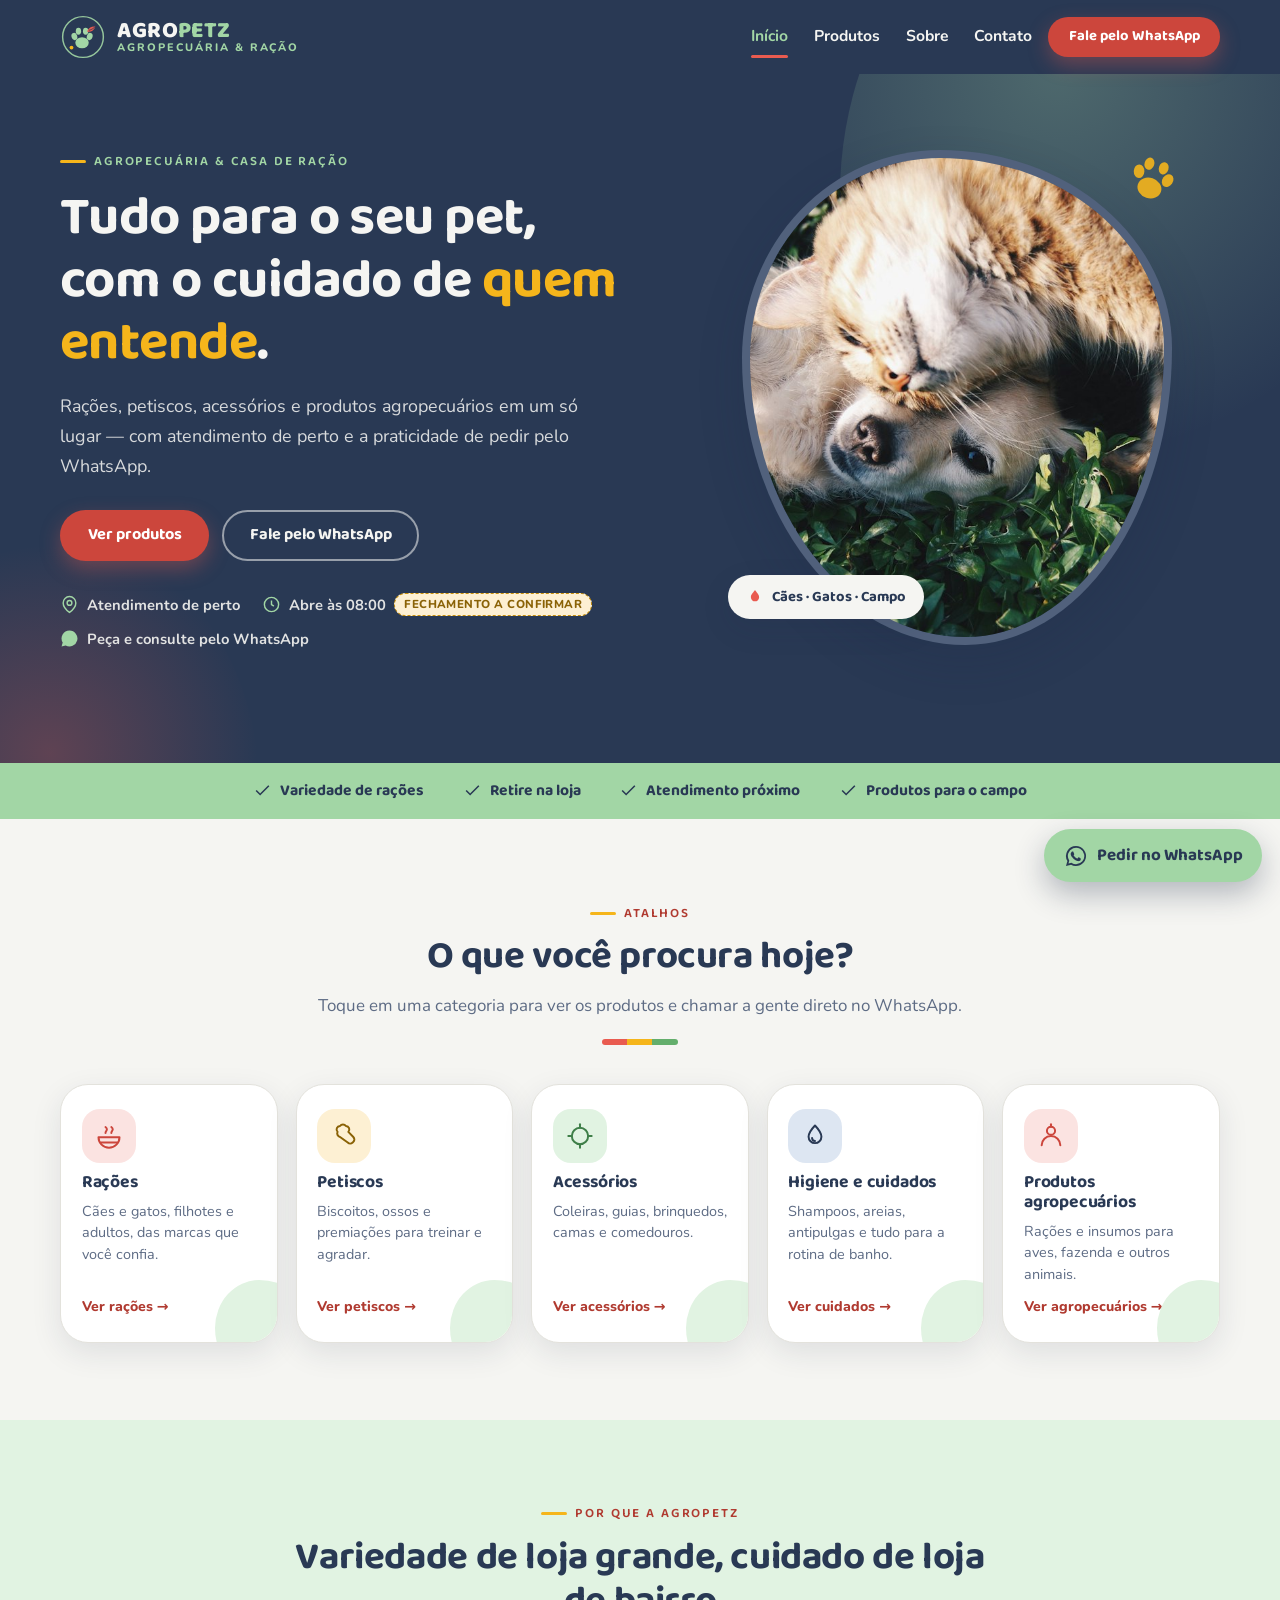
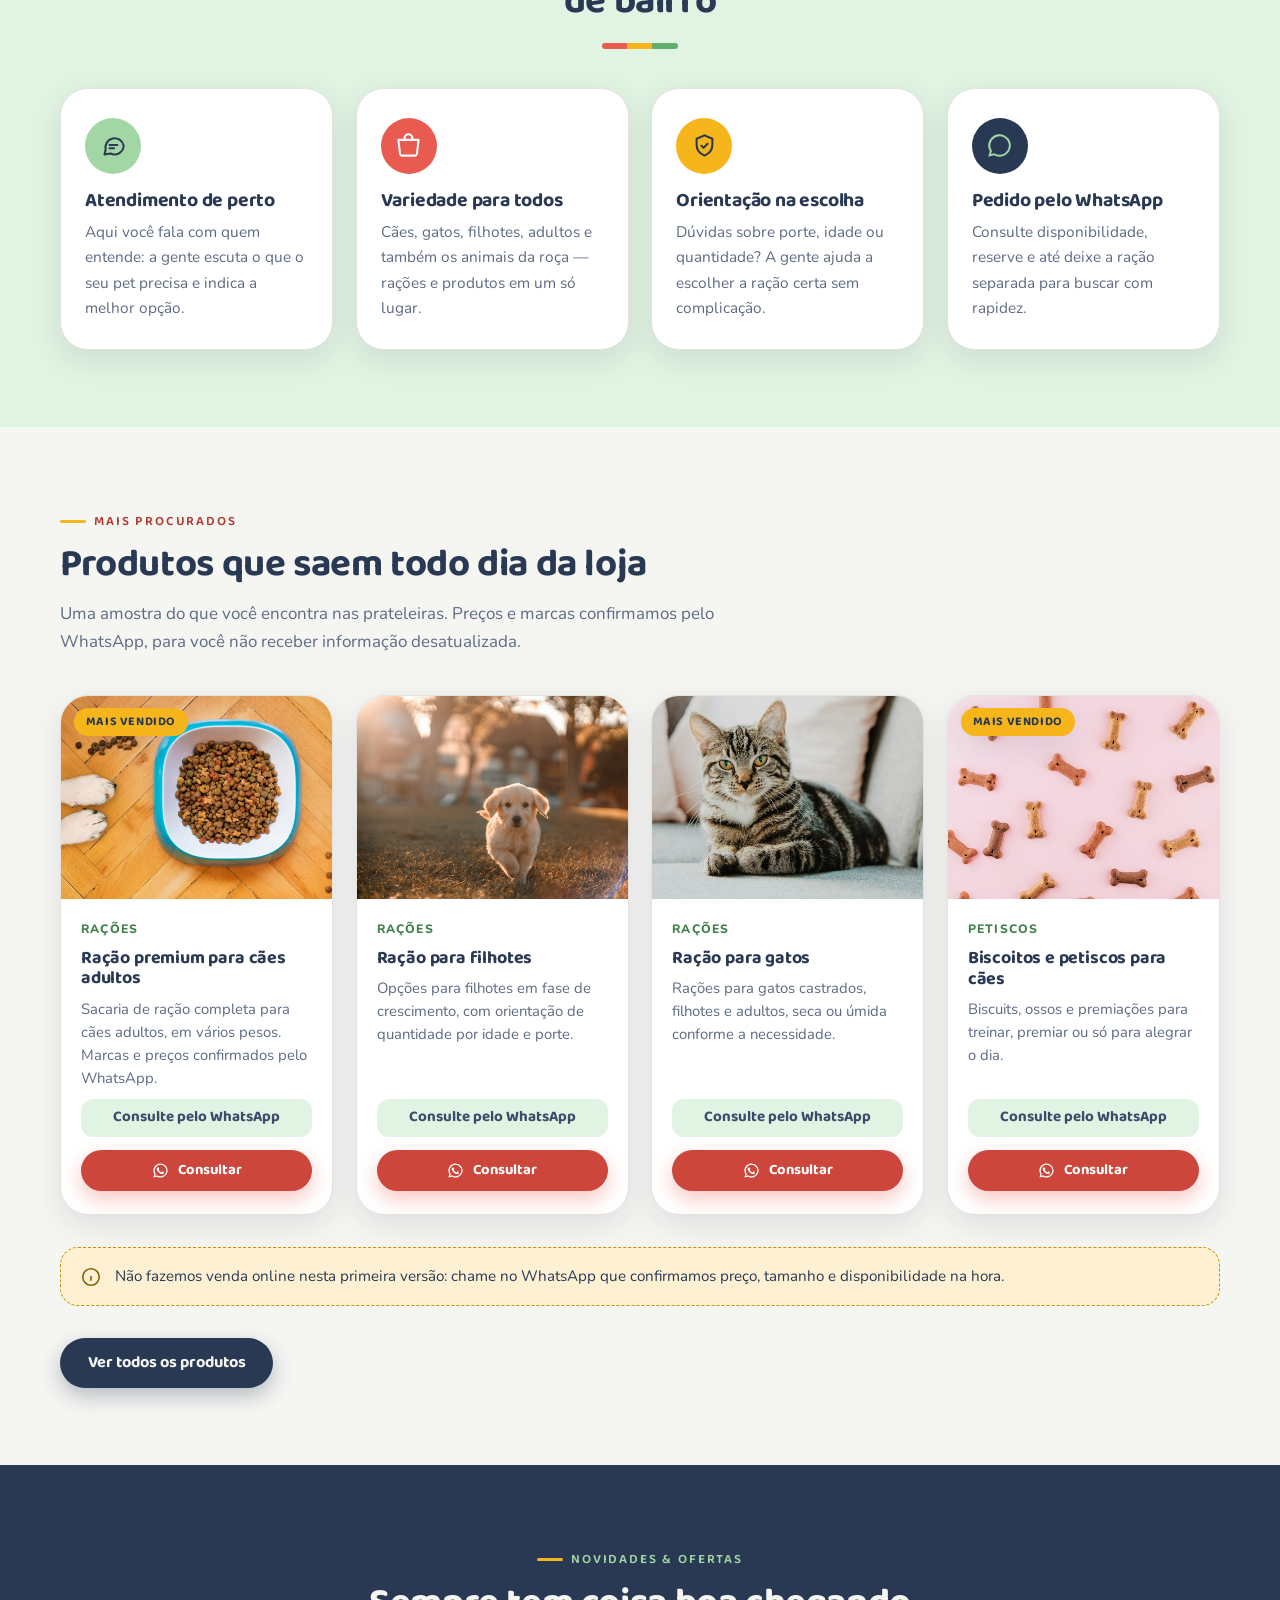
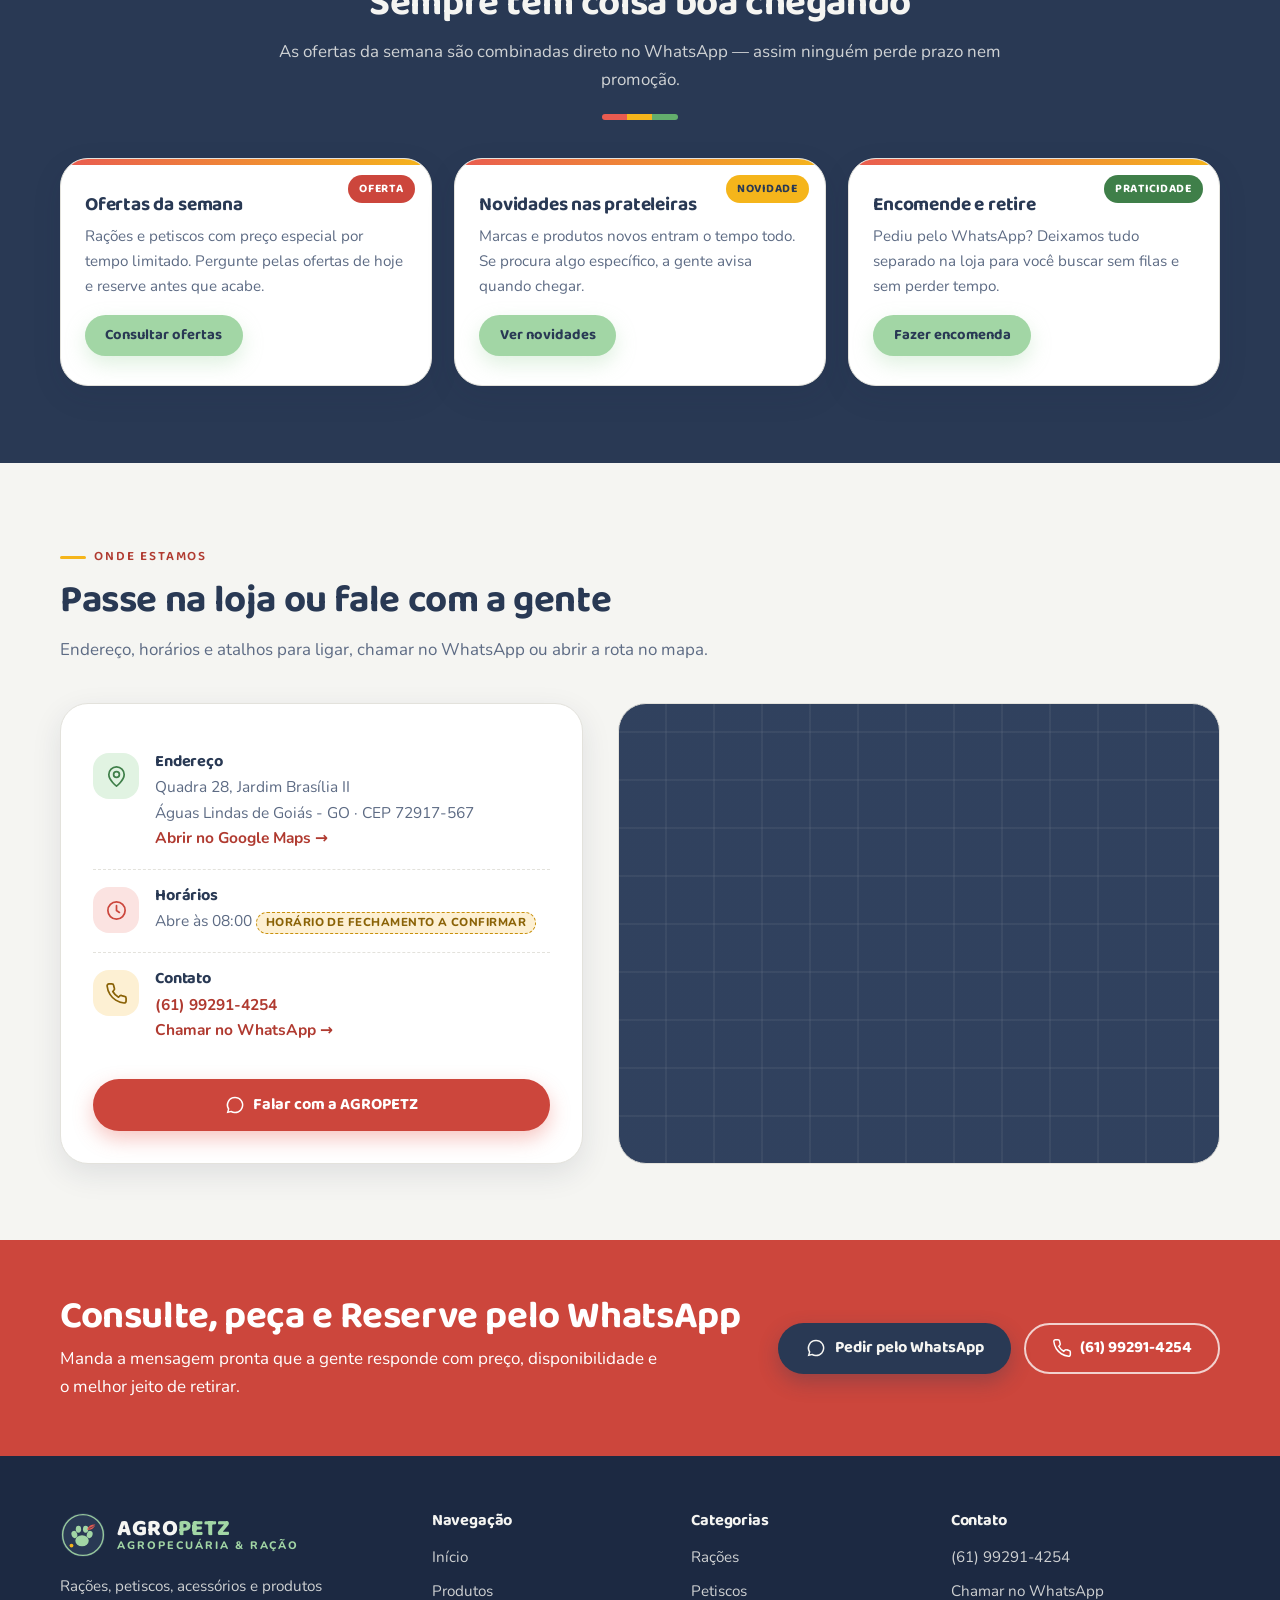
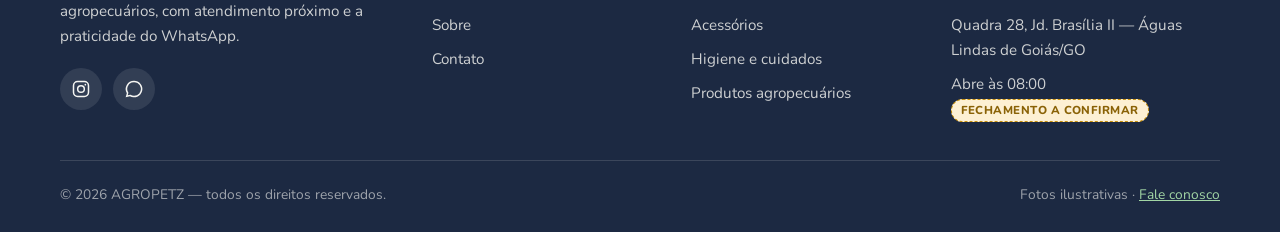
==== index.html @ d587c696 "Site institucional AGROPETZ - agropecuaria e casa de racao - 4 paginas: inicio, produtos, sobre e co" ====
<!DOCTYPE html>
<html lang="pt-BR">
<head>
  <meta charset="UTF-8">
  <meta name="viewport" content="width=device-width, initial-scale=1.0">
  <title>AGROPETZ — Agropecuária e casa de ração em Águas Lindas de Goiás</title>
  <meta name="description" content="AGROPETZ em Águas Lindas de Goiás: rações, petiscos, acessórios, higiene e produtos agropecuários com atendimento de perto. Consulte e peça pelo WhatsApp.">
  <meta name="theme-color" content="#293954">
  <meta property="og:title" content="AGROPETZ — Tudo para o seu pet, com cuidado de perto">
  <meta property="og:description" content="Rações, petiscos, acessórios e produtos agropecuários. Consulte e peça pelo WhatsApp.">
  <meta property="og:type" content="website">
  <meta property="og:locale" content="pt_BR">
  <link rel="icon" type="image/svg+xml" href="img/favicon.svg">
  <link rel="preconnect" href="https://fonts.googleapis.com">
  <link rel="preconnect" href="https://fonts.gstatic.com" crossorigin>
  <link href="https://fonts.googleapis.com/css2?family=Baloo+2:wght@600;700;800&family=Nunito:wght@400;600;700;800&display=swap" rel="stylesheet">
  <link rel="stylesheet" href="css/style.css">
</head>
<body>
  <a class="pular-conteudo" href="#conteudo">Pular para o conteúdo</a>

  <!-- ================= Cabeçalho ================= -->
  <header class="site-header">
    <div class="container header-inner">
      <a class="marca" href="index.html">
        <img class="marca__emblema" src="img/emblema.svg" alt="AGROPETZ — emblema da marca" width="46" height="46">
        <span class="marca__lockup">
          <span class="marca__nome">AGRO<em>PETZ</em></span>
          <span class="marca__sub">Agropecuária &amp; Ração</span>
        </span>
      </a>

      <nav class="nav-principal" id="nav-principal" aria-label="Navegação principal">
        <a href="index.html" aria-current="page">Início</a>
        <a href="produtos.html">Produtos</a>
        <a href="sobre.html">Sobre</a>
        <a href="contato.html">Contato</a>
      </nav>

      <div class="header-acoes">
        <a class="btn btn--coral btn--pequeno"
           data-zap="Olá! Vim pelo site da AGROPETZ e gostaria de atendimento."
           href="#">Fale pelo WhatsApp</a>
        <button class="btn-menu" id="btn-menu" aria-expanded="false" aria-controls="nav-principal" aria-label="Abrir menu">
          <span class="barras" aria-hidden="true"><i></i><i></i><i></i></span>
        </button>
      </div>
    </div>
  </header>

  <main id="conteudo">

    <!-- ================= Banner principal ================= -->
    <section class="hero">
      <div class="container hero__grade">
        <div class="hero__conteudo">
          <span class="acento">Agropecuária &amp; casa de ração</span>
          <h1>Tudo para o seu pet, com o cuidado de <span>quem entende</span>.</h1>
          <p class="hero__sub">
            Rações, petiscos, acessórios e produtos agropecuários em um só lugar —
            com atendimento de perto e a praticidade de pedir pelo WhatsApp.
          </p>
          <div class="hero__acoes">
            <a class="btn btn--coral" href="produtos.html">Ver produtos</a>
            <a class="btn btn--contorno"
               data-zap="Olá! Vim pelo site da AGROPETZ e gostaria de atendimento."
               href="#">Fale pelo WhatsApp</a>
          </div>
          <ul class="hero__selos">
            <li>
              <svg viewBox="0 0 24 24" fill="none" stroke="currentColor" stroke-width="1.8" aria-hidden="true"><path d="M20 10c0 6-8 12-8 12s-8-6-8-12a8 8 0 0 1 16 0z"/><circle cx="12" cy="10" r="3"/></svg>
              Atendimento de perto
            </li>
            <li>
              <svg viewBox="0 0 24 24" fill="none" stroke="currentColor" stroke-width="1.8" aria-hidden="true"><circle cx="12" cy="12" r="9"/><path d="M12 7v5l3 2"/></svg>
              Abre às 08:00 <span class="a-confirmar">fechamento a confirmar</span>
            </li>
            <li>
              <svg viewBox="0 0 24 24" fill="currentColor" aria-hidden="true"><path d="M12 2a10 10 0 0 0-8.6 15.1L2 22l5.1-1.3A10 10 0 1 0 12 2z"/></svg>
              Peça e consulte pelo WhatsApp
            </li>
          </ul>
        </div>

        <div class="hero__midia">
          <div class="hero__foto">
            <img src="img/hero-pets.jpg" alt="Gato e cachorro deitados juntos na grama, amigos" width="430" height="538">
          </div>
          <p class="hero__selo">
            <svg viewBox="0 0 24 24" fill="currentColor" aria-hidden="true"><path d="M12 2.7c1.6 2.9 5.5 5.6 5.5 9.6a5.5 5.5 0 0 1-11 0c0-4 3.9-6.7 5.5-9.6z"/></svg>
            Cães · Gatos · Campo
          </p>
          <svg class="hero__pata" viewBox="0 0 64 64" fill="currentColor" aria-hidden="true">
            <ellipse cx="32" cy="42" rx="10.5" ry="8.8"/>
            <ellipse cx="19" cy="31" rx="4.6" ry="5.9" transform="rotate(-16 19 31)"/>
            <ellipse cx="45" cy="31" rx="4.6" ry="5.9" transform="rotate(16 45 31)"/>
            <ellipse cx="25.5" cy="22" rx="4.2" ry="5.4"/>
            <ellipse cx="38.5" cy="22" rx="4.2" ry="5.4"/>
          </svg>
        </div>
      </div>
    </section>

    <!-- ================= Faixa de confiança ================= -->
    <div class="faixa-confianca">
      <div class="container faixa-confianca__inner">
        <span>
          <svg viewBox="0 0 24 24" fill="none" stroke="currentColor" stroke-width="2" aria-hidden="true"><path d="M20 6 9 17l-5-5"/></svg>
          Variedade de rações
        </span>
        <span>
          <svg viewBox="0 0 24 24" fill="none" stroke="currentColor" stroke-width="2" aria-hidden="true"><path d="M20 6 9 17l-5-5"/></svg>
          Retire na loja
        </span>
        <span>
          <svg viewBox="0 0 24 24" fill="none" stroke="currentColor" stroke-width="2" aria-hidden="true"><path d="M20 6 9 17l-5-5"/></svg>
          Atendimento próximo
        </span>
        <span>
          <svg viewBox="0 0 24 24" fill="none" stroke="currentColor" stroke-width="2" aria-hidden="true"><path d="M20 6 9 17l-5-5"/></svg>
          Produtos para o campo
        </span>
      </div>
    </div>

    <!-- ================= Categorias ================= -->
    <section class="secao secao--creme" id="categorias">
      <div class="container">
        <div class="cabecalho-secao cabecalho-secao--centro revelar">
          <span class="acento">Atalhos</span>
          <h2>O que você procura hoje?</h2>
          <p class="lead">Toque em uma categoria para ver os produtos e chamar a gente direto no WhatsApp.</p>
          <div class="ornamento" aria-hidden="true"><span></span></div>
        </div>

        <div class="grade-categorias">
          <a class="card-categoria revelar" href="produtos.html?categoria=Rações">
            <span class="card-categoria__icone" aria-hidden="true">
              <svg viewBox="0 0 24 24" fill="none" stroke="currentColor" stroke-width="1.7" stroke-linecap="round" stroke-linejoin="round"><path d="M3 13h18a9 9 0 0 1-18 0z"/><path d="M5 17.5h14"/><path d="M9 9.5c0-1.5 1.2-2 1.2-3.2S9 4.3 9 4.3"/><path d="M14 9.5c0-1.5 1.2-2 1.2-3.2S14 4.3 14 4.3"/></svg>
            </span>
            <h3>Rações</h3>
            <p>Cães e gatos, filhotes e adultos, das marcas que você confia.</p>
            <span class="card-categoria__link">Ver rações →</span>
          </a>

          <a class="card-categoria revelar" href="produtos.html?categoria=Petiscos">
            <span class="card-categoria__icone" aria-hidden="true">
              <svg viewBox="0 0 24 24" fill="none" stroke="currentColor" stroke-width="1.7" stroke-linecap="round" stroke-linejoin="round"><path d="M6.5 8.5a3 3 0 0 1 2.1-5.1 3 3 0 0 1 5 0 3 3 0 0 1 2.1 5.1l4.3 4.3a3 3 0 0 1 0 4.2l-.6.6a3 3 0 0 1-4.2 0L8.6 12.8a3 3 0 0 1-2.1-4.3z"/></svg>
            </span>
            <h3>Petiscos</h3>
            <p>Biscoitos, ossos e premiações para treinar e agradar.</p>
            <span class="card-categoria__link">Ver petiscos →</span>
          </a>

          <a class="card-categoria revelar" href="produtos.html?categoria=Acessórios">
            <span class="card-categoria__icone" aria-hidden="true">
              <svg viewBox="0 0 24 24" fill="none" stroke="currentColor" stroke-width="1.7" stroke-linecap="round" stroke-linejoin="round"><circle cx="12" cy="12" r="7"/><path d="M12 5V2"/><path d="M12 19v3"/><path d="M5 12H2"/><path d="M19 12h3"/></svg>
            </span>
            <h3>Acessórios</h3>
            <p>Coleiras, guias, brinquedos, camas e comedouros.</p>
            <span class="card-categoria__link">Ver acessórios →</span>
          </a>

          <a class="card-categoria revelar" href="produtos.html?categoria=Higiene e cuidados">
            <span class="card-categoria__icone" aria-hidden="true">
              <svg viewBox="0 0 24 24" fill="none" stroke="currentColor" stroke-width="1.7" stroke-linecap="round" stroke-linejoin="round"><path d="M12 3s5.5 5.8 5.5 9.6a5.5 5.5 0 1 1-11 0C6.5 8.8 12 3 12 3z"/><path d="M9.5 13.8a2.6 2.6 0 0 0 2.5 2.4"/></svg>
            </span>
            <h3>Higiene e cuidados</h3>
            <p>Shampoos, areias, antipulgas e tudo para a rotina de banho.</p>
            <span class="card-categoria__link">Ver cuidados →</span>
          </a>

          <a class="card-categoria revelar" href="produtos.html?categoria=Agropecuários">
            <span class="card-categoria__icone" aria-hidden="true">
              <svg viewBox="0 0 24 24" fill="none" stroke="currentColor" stroke-width="1.7" stroke-linecap="round" stroke-linejoin="round"><path d="M4 20c0-4.4 3.6-8 8-8s8 3.6 8 8"/><circle cx="12" cy="7.5" r="3.5"/><path d="M12 4V2"/></svg>
            </span>
            <h3>Produtos agropecuários</h3>
            <p>Rações e insumos para aves, fazenda e outros animais.</p>
            <span class="card-categoria__link">Ver agropecuários →</span>
          </a>
        </div>
      </div>
    </section>

    <!-- ================= Diferenciais ================= -->
    <section class="secao secao--menta" id="diferenciais">
      <div class="container">
        <div class="cabecalho-secao cabecalho-secao--centro revelar">
          <span class="acento">Por que a AGROPETZ</span>
          <h2>Variedade de loja grande, cuidado de loja de bairro</h2>
          <div class="ornamento" aria-hidden="true"><span></span></div>
        </div>

        <div class="grade-diferenciais">
          <article class="diferencial revelar">
            <span class="diferencial__icone" aria-hidden="true">
              <svg viewBox="0 0 24 24" fill="none" stroke="currentColor" stroke-width="1.8" stroke-linecap="round" stroke-linejoin="round"><path d="M21 12a8 8 0 0 1-11.6 7.1L4 20l1-4.4A8 8 0 1 1 21 12z"/><path d="M8.5 11.5h7"/><path d="M8.5 14.5h4"/></svg>
            </span>
            <h3>Atendimento de perto</h3>
            <p>Aqui você fala com quem entende: a gente escuta o que o seu pet precisa e indica a melhor opção.</p>
          </article>

          <article class="diferencial revelar">
            <span class="diferencial__icone" aria-hidden="true">
              <svg viewBox="0 0 24 24" fill="none" stroke="currentColor" stroke-width="1.8" stroke-linecap="round" stroke-linejoin="round"><path d="M3 7h18l-1.5 12.5a2 2 0 0 1-2 1.5h-11a2 2 0 0 1-2-1.5z"/><path d="M8.5 7V5.5a3.5 3.5 0 0 1 7 0V7"/></svg>
            </span>
            <h3>Variedade para todos</h3>
            <p>Cães, gatos, filhotes, adultos e também os animais da roça — rações e produtos em um só lugar.</p>
          </article>

          <article class="diferencial revelar">
            <span class="diferencial__icone" aria-hidden="true">
              <svg viewBox="0 0 24 24" fill="none" stroke="currentColor" stroke-width="1.8" stroke-linecap="round" stroke-linejoin="round"><path d="M12 3l7 3v5.5c0 4.3-3 7.6-7 9.5-4-1.9-7-5.2-7-9.5V6z"/><path d="M9.3 12.2l1.9 1.9 3.5-3.7"/></svg>
            </span>
            <h3>Orientação na escolha</h3>
            <p>Dúvidas sobre porte, idade ou quantidade? A gente ajuda a escolher a ração certa sem complicação.</p>
          </article>

          <article class="diferencial revelar">
            <span class="diferencial__icone" aria-hidden="true">
              <svg viewBox="0 0 24 24" fill="currentColor" aria-hidden="true"><path d="M12 2a10 10 0 0 0-8.6 15.1L2 22l5.1-1.3A10 10 0 1 0 12 2zm0 18.2a8.2 8.2 0 0 1-4.2-1.2l-.3-.2-3 .8.8-3-.2-.3A8.2 8.2 0 1 1 12 20.2z"/></svg>
            </span>
            <h3>Pedido pelo WhatsApp</h3>
            <p>Consulte disponibilidade, reserve e até deixe a ração separada para buscar com rapidez.</p>
          </article>
        </div>
      </div>
    </section>

    <!-- ================= Produtos em destaque ================= -->
    <section class="secao secao--creme" id="destaques">
      <div class="container">
        <div class="cabecalho-secao revelar">
          <span class="acento">Mais procurados</span>
          <h2>Produtos que saem todo dia da loja</h2>
          <p class="lead">Uma amostra do que você encontra nas prateleiras. Preços e marcas confirmamos pelo WhatsApp, para você não receber informação desatualizada.</p>
        </div>

        <div class="grade-produtos" id="grade-produtos" data-limite="4"></div>

        <div class="aviso-produtos revelar">
          <svg viewBox="0 0 24 24" fill="none" stroke="currentColor" stroke-width="1.8" aria-hidden="true"><circle cx="12" cy="12" r="9"/><path d="M12 11v5"/><path d="M12 8h.01"/></svg>
          <span>Não fazemos venda online nesta primeira versão: chame no WhatsApp que confirmamos preço, tamanho e disponibilidade na hora.</span>
        </div>

        <div style="margin-top:2rem" class="revelar">
          <a class="btn btn--escuro" href="produtos.html">Ver todos os produtos</a>
        </div>
      </div>
    </section>

    <!-- ================= Ofertas e novidades ================= -->
    <section class="secao secao--marinho" id="novidades">
      <div class="container">
        <div class="cabecalho-secao cabecalho-secao--centro revelar">
          <span class="acento">Novidades &amp; ofertas</span>
          <h2>Sempre tem coisa boa chegando</h2>
          <p class="lead">As ofertas da semana são combinadas direto no WhatsApp — assim ninguém perde prazo nem promoção.</p>
          <div class="ornamento" aria-hidden="true"><span></span></div>
        </div>

        <div class="grade-ofertas">
          <article class="card-oferta revelar">
            <span class="card-oferta__selo">Oferta</span>
            <h3>Ofertas da semana</h3>
            <p>Rações e petiscos com preço especial por tempo limitado. Pergunte pelas ofertas de hoje e reserve antes que acabe.</p>
            <p style="margin-top:1rem">
              <a class="btn btn--menta btn--pequeno"
                 data-zap="Olá! Vim pelo site da AGROPETZ e gostaria de saber as ofertas da semana."
                 href="#">Consultar ofertas</a>
            </p>
          </article>

          <article class="card-oferta revelar">
            <span class="card-oferta__selo" style="background:var(--dourado);color:var(--marinho)">Novidade</span>
            <h3>Novidades nas prateleiras</h3>
            <p>Marcas e produtos novos entram o tempo todo. Se procura algo específico, a gente avisa quando chegar.</p>
            <p style="margin-top:1rem">
              <a class="btn btn--menta btn--pequeno"
                 data-zap="Olá! Vim pelo site da AGROPETZ e gostaria de saber as novidades da loja."
                 href="#">Ver novidades</a>
            </p>
          </article>

          <article class="card-oferta revelar">
            <span class="card-oferta__selo" style="background:var(--menta-texto);color:#fff">Praticidade</span>
            <h3>Encomende e retire</h3>
            <p>Pediu pelo WhatsApp? Deixamos tudo separado na loja para você buscar sem filas e sem perder tempo.</p>
            <p style="margin-top:1rem">
              <a class="btn btn--menta btn--pequeno"
                 data-zap="Olá! Vim pelo site da AGROPETZ e gostaria de encomendar um produto para retirar na loja."
                 href="#">Fazer encomenda</a>
            </p>
          </article>
        </div>
      </div>
    </section>

    <!-- ================= Localização e horários ================= -->
    <section class="secao secao--creme" id="local">
      <div class="container">
        <div class="cabecalho-secao revelar">
          <span class="acento">Onde estamos</span>
          <h2>Passe na loja ou fale com a gente</h2>
          <p class="lead">Endereço, horários e atalhos para ligar, chamar no WhatsApp ou abrir a rota no mapa.</p>
        </div>

        <div class="grade-local">
          <div class="painel-info revelar">
            <div class="info-linha">
              <span class="info-linha__icone" aria-hidden="true">
                <svg viewBox="0 0 24 24" fill="none" stroke="currentColor" stroke-width="1.8" stroke-linecap="round" stroke-linejoin="round"><path d="M20 10c0 6-8 12-8 12s-8-6-8-12a8 8 0 0 1 16 0z"/><circle cx="12" cy="10" r="3"/></svg>
              </span>
              <div>
                <h3>Endereço</h3>
                <p>Quadra 28, Jardim Brasília II<br>Águas Lindas de Goiás - GO · CEP 72917-567</p>
                <p><a href="https://www.google.com/maps/dir/?api=1&destination=Quadra+28,+Jardim+Bras%C3%ADlia+II,+%C3%81guas+Lindas+de+Goi%C3%A1s+-+GO,+72917-567" target="_blank" rel="noopener">Abrir no Google Maps →</a></p>
              </div>
            </div>

            <div class="info-linha">
              <span class="info-linha__icone" aria-hidden="true">
                <svg viewBox="0 0 24 24" fill="none" stroke="currentColor" stroke-width="1.8" stroke-linecap="round" stroke-linejoin="round"><circle cx="12" cy="12" r="9"/><path d="M12 7v5l3 2"/></svg>
              </span>
              <div>
                <h3>Horários</h3>
                <p>Abre às 08:00 <span class="a-confirmar">horário de fechamento a confirmar</span></p>
              </div>
            </div>

            <div class="info-linha">
              <span class="info-linha__icone" aria-hidden="true">
                <svg viewBox="0 0 24 24" fill="none" stroke="currentColor" stroke-width="1.8" stroke-linecap="round" stroke-linejoin="round"><path d="M22 16.9v3a2 2 0 0 1-2.2 2 19.8 19.8 0 0 1-8.6-3 19.5 19.5 0 0 1-6-6 19.8 19.8 0 0 1-3-8.7A2 2 0 0 1 4.1 2h3a2 2 0 0 1 2 1.7c.1 1 .4 1.9.7 2.8a2 2 0 0 1-.5 2.1L8.1 9.9a16 16 0 0 0 6 6l1.3-1.3a2 2 0 0 1 2.1-.4c.9.3 1.8.6 2.8.7a2 2 0 0 1 1.7 2z"/></svg>
              </span>
              <div>
                <h3>Contato</h3>
                <p><a href="tel:+5561992914254">(61) 99291-4254</a></p>
                <p><a data-zap="Olá! Vim pelo site da AGROPETZ." href="#">Chamar no WhatsApp →</a></p>
              </div>
            </div>

            <a class="btn btn--coral btn--bloco" style="margin-top:1.2rem"
               data-zap="Olá! Vim pelo site da AGROPETZ e gostaria de atendimento."
               href="#">
              <svg viewBox="0 0 24 24" fill="currentColor" aria-hidden="true"><path d="M12 2a10 10 0 0 0-8.6 15.1L2 22l5.1-1.3A10 10 0 1 0 12 2zm0 18.2a8.2 8.2 0 0 1-4.2-1.2l-.3-.2-3 .8.8-3-.2-.3A8.2 8.2 0 1 1 12 20.2z"/></svg>
              Falar com a AGROPETZ
            </a>
          </div>

          <div class="mapa revelar">
            <iframe
              src="https://www.google.com/maps?q=Quadra+28,+Jardim+Bras%C3%ADlia+II,+%C3%81guas+Lindas+de+Goi%C3%A1s+-+GO,+72917-567&output=embed"
              title="Mapa da localização da AGROPETZ em Águas Lindas de Goiás"
              loading="lazy"
              referrerpolicy="no-referrer-when-downgrade"></iframe>
          </div>
        </div>
      </div>
    </section>

    <!-- ================= Chamada para contato ================= -->
    <section class="banda-coral">
      <div class="container banda-coral__inner">
        <div>
          <h2>Consulte, peça e Reserve pelo WhatsApp</h2>
          <p>Manda a mensagem pronta que a gente responde com preço, disponibilidade e o melhor jeito de retirar.</p>
        </div>
        <div class="banda-coral__acoes">
          <a class="btn btn--escuro"
             data-zap="Olá! Vim pelo site da AGROPETZ e gostaria de fazer um pedido."
             href="#">
            <svg viewBox="0 0 24 24" fill="currentColor" aria-hidden="true"><path d="M12 2a10 10 0 0 0-8.6 15.1L2 22l5.1-1.3A10 10 0 1 0 12 2zm0 18.2a8.2 8.2 0 0 1-4.2-1.2l-.3-.2-3 .8.8-3-.2-.3A8.2 8.2 0 1 1 12 20.2z"/></svg>
            Pedir pelo WhatsApp
          </a>
          <a class="btn btn--contorno" href="tel:+5561992914254">
            <svg viewBox="0 0 24 24" fill="none" stroke="currentColor" stroke-width="1.8" aria-hidden="true"><path d="M22 16.9v3a2 2 0 0 1-2.2 2 19.8 19.8 0 0 1-8.6-3 19.5 19.5 0 0 1-6-6 19.8 19.8 0 0 1-3-8.7A2 2 0 0 1 4.1 2h3a2 2 0 0 1 2 1.7c.1 1 .4 1.9.7 2.8a2 2 0 0 1-.5 2.1L8.1 9.9a16 16 0 0 0 6 6l1.3-1.3a2 2 0 0 1 2.1-.4c.9.3 1.8.6 2.8.7a2 2 0 0 1 1.7 2z"/></svg>
            (61) 99291-4254
          </a>
        </div>
      </div>
    </section>
  </main>

  <!-- ================= Rodapé ================= -->
  <footer class="site-footer">
    <div class="container">
      <div class="rodape-grade">
        <div class="rodape-marca">
          <a class="marca" href="index.html">
            <img class="marca__emblema" src="img/emblema.svg" alt="AGROPETZ — emblema da marca" width="46" height="46">
            <span class="marca__lockup">
              <span class="marca__nome">AGRO<em>PETZ</em></span>
              <span class="marca__sub">Agropecuária &amp; Ração</span>
            </span>
          </a>
          <p>Rações, petiscos, acessórios e produtos agropecuários, com atendimento próximo e a praticidade do WhatsApp.</p>
          <div class="redes">
            <a href="https://www.instagram.com/agropetz20/" target="_blank" rel="noopener" aria-label="Instagram da AGROPETZ (@agropetz20)">
              <svg viewBox="0 0 24 24" fill="none" stroke="currentColor" stroke-width="1.8" aria-hidden="true"><rect x="3" y="3" width="18" height="18" rx="5"/><circle cx="12" cy="12" r="4"/><circle cx="17.2" cy="6.8" r="1" fill="currentColor" stroke="none"/></svg>
            </a>
            <a data-zap="Olá! Vim pelo site da AGROPETZ." href="#" aria-label="WhatsApp da AGROPETZ">
              <svg viewBox="0 0 24 24" fill="currentColor" aria-hidden="true"><path d="M12 2a10 10 0 0 0-8.6 15.1L2 22l5.1-1.3A10 10 0 1 0 12 2zm0 18.2a8.2 8.2 0 0 1-4.2-1.2l-.3-.2-3 .8.8-3-.2-.3A8.2 8.2 0 1 1 12 20.2z"/></svg>
            </a>
          </div>
        </div>

        <div>
          <h2 class="rodape-titulo">Navegação</h2>
          <ul class="rodape-lista">
            <li><a href="index.html">Início</a></li>
            <li><a href="produtos.html">Produtos</a></li>
            <li><a href="sobre.html">Sobre</a></li>
            <li><a href="contato.html">Contato</a></li>
          </ul>
        </div>

        <div>
          <h2 class="rodape-titulo">Categorias</h2>
          <ul class="rodape-lista">
            <li><a href="produtos.html?categoria=Rações">Rações</a></li>
            <li><a href="produtos.html?categoria=Petiscos">Petiscos</a></li>
            <li><a href="produtos.html?categoria=Acessórios">Acessórios</a></li>
            <li><a href="produtos.html?categoria=Higiene e cuidados">Higiene e cuidados</a></li>
            <li><a href="produtos.html?categoria=Agropecuários">Produtos agropecuários</a></li>
          </ul>
        </div>

        <div>
          <h2 class="rodape-titulo">Contato</h2>
          <ul class="rodape-lista">
            <li><a href="tel:+5561992914254">(61) 99291-4254</a></li>
            <li><a data-zap="Olá! Vim pelo site da AGROPETZ." href="#">Chamar no WhatsApp</a></li>
            <li>Quadra 28, Jd. Brasília II — Águas Lindas de Goiás/GO</li>
            <li>Abre às 08:00 <span class="a-confirmar">fechamento a confirmar</span></li>
          </ul>
        </div>
      </div>

      <div class="rodape-base">
        <span>© <span id="ano">2026</span> AGROPETZ — todos os direitos reservados.</span>
        <span>Fotos ilustrativas · <a href="contato.html">Fale conosco</a></span>
      </div>
    </div>
  </footer>

  <a class="zap-flutuante"
     data-zap="Olá! Vim pelo site da AGROPETZ e gostaria de atendimento."
     href="#">
    <svg viewBox="0 0 24 24" fill="currentColor" aria-hidden="true"><path d="M12 2a10 10 0 0 0-8.6 15.1L2 22l5.1-1.3A10 10 0 1 0 12 2zm0 18.2a8.2 8.2 0 0 1-4.2-1.2l-.3-.2-3 .8.8-3-.2-.3A8.2 8.2 0 1 1 12 20.2zm4.6-6.1c-.3-.1-1.5-.7-1.7-.8-.2-.1-.4-.1-.6.1-.2.3-.6.8-.8 1-.1.2-.3.2-.5.1a6.7 6.7 0 0 1-3.3-2.9c-.2-.4 0-.5.1-.7l.4-.5c.1-.2.1-.3 0-.5l-.8-1.9c-.2-.5-.4-.4-.6-.4h-.5c-.2 0-.5.1-.7.3-.2.3-.9.9-.9 2.2s.9 2.5 1.1 2.7a11 11 0 0 0 4.2 3.7c.6.3 1 .4 1.4.5.6.2 1.1.2 1.5.1.5-.1 1.5-.6 1.7-1.2.2-.6.2-1.1.1-1.2l-.4-.4z"/></svg>
    <span>Pedir no WhatsApp</span>
  </a>

  <script src="js/catalogo.js"></script>
  <script src="js/main.js"></script>
</body>
</html>
---- css/style.css ----
/* =========================================================
   AGROPETZ — design system
   ---------------------------------------------------------
   Paleta:
   --marinho  #293954   fundos escuros, textos
   --menta    #A2D6A5   botões secundários, destaques
   --coral    #E95B50   chamadas principais, atenção
   --branco   #F5F5F2   superfícies e textos sobre escuro
   --dourado  #F5B51B   selos e detalhes promocionais
   Tipografia: Baloo 2 (títulos) + Nunito (texto)
   ========================================================= */

:root {
  --marinho: #293954;
  --marinho-escuro: #1C2942;
  --marinho-medio: #3A4C6B;
  --menta: #A2D6A5;
  --menta-clara: #E1F3E2;
  --menta-escura: #63AE6C;
  --menta-texto: #3F7F49;
  --coral: #E95B50;
  --coral-escura: #CC463C;
  --coral-fundo: #CC463C;
  --coral-hover: #B23A31;
  --coral-texto: #B03A30;
  --coral-clara: #FBE3E1;
  --branco: #F5F5F2;
  --branco-puro: #FFFFFF;
  --dourado: #F5B51B;
  --dourado-escuro: #C8900C;
  --texto: #293954;
  --texto-suave: #5D6B84;
  --borda: #E3E2DC;

  --fonte-titulo: "Baloo 2", "Nunito", system-ui, sans-serif;
  --fonte-texto: "Nunito", system-ui, -apple-system, sans-serif;

  --raio: 18px;
  --raio-grande: 28px;
  --sombra: 0 10px 30px rgba(28, 41, 66, .10);
  --sombra-forte: 0 18px 45px rgba(28, 41, 66, .18);
  --largura: 1160px;
  --header-altura: 74px;
}

/* ---------- Reset ---------- */
*, *::before, *::after { box-sizing: border-box; }
* { margin: 0; }
html { scroll-behavior: smooth; }
body {
  font-family: var(--fonte-texto);
  font-size: 17px;
  line-height: 1.65;
  color: var(--texto);
  background: var(--branco);
  -webkit-font-smoothing: antialiased;
  overflow-x: hidden;
}
img, svg { display: block; max-width: 100%; }
img { height: auto; }
a { color: inherit; }
button { font: inherit; cursor: pointer; }
input, textarea, select { font: inherit; }
ul[role="list"], .rodape-lista { list-style: none; padding: 0; }

h1, h2, h3, h4 {
  font-family: var(--fonte-titulo);
  font-weight: 700;
  line-height: 1.15;
  letter-spacing: -.01em;
}
h1 { font-size: clamp(2.15rem, 1.4rem + 3.1vw, 3.4rem); }
h2 { font-size: clamp(1.65rem, 1.2rem + 1.9vw, 2.4rem); }
h3 { font-size: 1.22rem; }
p  { overflow-wrap: break-word; }

:focus-visible {
  outline: 3px solid var(--dourado);
  outline-offset: 3px;
  border-radius: 6px;
}

.container {
  width: min(100% - 2.5rem, var(--largura));
  margin-inline: auto;
}

.pular-conteudo {
  position: absolute;
  left: -9999px;
  top: 0;
  background: var(--marinho);
  color: var(--branco);
  padding: .8rem 1.2rem;
  border-radius: 0 0 var(--raio) 0;
  z-index: 200;
}
.pular-conteudo:focus { left: 0; }

.texto-coral { color: var(--coral); }
.texto-menta { color: var(--menta-escura); }
.texto-dourado { color: var(--dourado-escuro); }

/* ---------- Acento de rótulo ---------- */
.acento {
  display: inline-flex;
  align-items: center;
  gap: .5rem;
  font-family: var(--fonte-titulo);
  font-weight: 600;
  font-size: .82rem;
  letter-spacing: .14em;
  text-transform: uppercase;
  color: var(--coral-texto);
}
.acento::before {
  content: "";
  width: 26px;
  height: 3px;
  border-radius: 3px;
  background: var(--dourado);
}
.secao--marinho .acento { color: var(--menta); }

/* ---------- Botões ---------- */
.btn {
  display: inline-flex;
  align-items: center;
  justify-content: center;
  gap: .55rem;
  padding: .85rem 1.6rem;
  border: 2px solid transparent;
  border-radius: 999px;
  font-family: var(--fonte-titulo);
  font-weight: 700;
  font-size: 1.02rem;
  line-height: 1.2;
  text-decoration: none;
  transition: transform .18s ease, box-shadow .18s ease, background-color .18s ease, color .18s ease;
}
.btn svg { width: 20px; height: 20px; flex: none; }
.btn:hover { transform: translateY(-2px); }
.btn:active { transform: translateY(0); }

.btn--coral { background: var(--coral-fundo); color: #fff; box-shadow: 0 8px 20px rgba(233, 91, 80, .35); }
.btn--coral:hover { background: var(--coral-hover); }

.btn--menta { background: var(--menta); color: var(--marinho); box-shadow: 0 8px 20px rgba(162, 214, 165, .35); }
.btn--menta:hover { background: var(--menta-texto); color: #fff; }

.btn--dourado { background: var(--dourado); color: var(--marinho); box-shadow: 0 8px 20px rgba(245, 181, 27, .35); }
.btn--dourado:hover { background: #8A6206; color: #fff; }

.btn--escuro { background: var(--marinho); color: var(--branco); box-shadow: 0 8px 20px rgba(41, 57, 84, .3); }
.btn--escuro:hover { background: var(--marinho-escuro); }

.btn--contorno { border-color: rgba(245, 245, 242, .55); color: var(--branco); }
.btn--contorno:hover { background: rgba(245, 245, 242, .12); border-color: var(--branco); }

.btn--contorno-escuro { border-color: var(--marinho); color: var(--marinho); }
.btn--contorno-escuro:hover { background: var(--marinho); color: var(--branco); }

.btn--bloco { width: 100%; }
.btn--pequeno { padding: .6rem 1.15rem; font-size: .92rem; }
.btn--pequeno svg { width: 17px; height: 17px; }

/* ---------- Selo "a confirmar" ---------- */
.a-confirmar {
  display: inline-block;
  background: #FDF0D3;
  color: #8A6206;
  border: 1px dashed var(--dourado-escuro);
  border-radius: 999px;
  padding: .05rem .55rem;
  font-size: .72rem;
  font-weight: 800;
  letter-spacing: .04em;
  text-transform: uppercase;
  white-space: nowrap;
}

/* =========================================================
   CABEÇALHO
   ========================================================= */
.site-header {
  position: sticky;
  top: 0;
  z-index: 100;
  background: var(--marinho);
  transition: box-shadow .25s ease;
}
.site-header.sombra { box-shadow: 0 10px 30px rgba(28, 41, 66, .35); }
.header-inner {
  min-height: var(--header-altura);
  display: flex;
  align-items: center;
  gap: 1rem;
}

.marca {
  display: inline-flex;
  align-items: center;
  gap: .7rem;
  text-decoration: none;
  margin-right: auto;
}
.marca__emblema { width: 46px; height: 46px; }
.marca__lockup { display: flex; flex-direction: column; line-height: 1; }
.marca__nome {
  font-family: var(--fonte-titulo);
  font-weight: 800;
  font-size: 1.42rem;
  letter-spacing: .02em;
  color: var(--branco);
}
.marca__nome em { font-style: normal; color: var(--menta); }
.marca__sub {
  font-size: .68rem;
  font-weight: 800;
  letter-spacing: .18em;
  text-transform: uppercase;
  color: var(--menta);
}

.nav-principal {
  display: flex;
  align-items: center;
  gap: 1.6rem;
}
.nav-principal a {
  position: relative;
  color: var(--branco);
  text-decoration: none;
  font-weight: 700;
  font-size: .98rem;
  padding: .35rem 0;
  transition: color .18s ease;
}
.nav-principal a::after {
  content: "";
  position: absolute;
  left: 0; right: 100%;
  bottom: -2px;
  height: 3px;
  border-radius: 3px;
  background: var(--coral);
  transition: right .22s ease;
}
.nav-principal a:hover { color: var(--menta); }
.nav-principal a:hover::after, .nav-principal a[aria-current="page"]::after { right: 0; }
.nav-principal a[aria-current="page"] { color: var(--menta); }

.header-acoes { display: flex; align-items: center; gap: .7rem; }

.btn-menu {
  display: none;
  width: 46px;
  height: 46px;
  border: 2px solid rgba(245, 245, 242, .35);
  border-radius: 14px;
  background: transparent;
  align-items: center;
  justify-content: center;
}
.barras { display: grid; gap: 5px; width: 20px; }
.barras i { height: 2.5px; border-radius: 3px; background: var(--branco); transition: transform .2s ease, opacity .2s ease; }
.btn-menu[aria-expanded="true"] .barras i:nth-child(1) { transform: translateY(7.5px) rotate(45deg); }
.btn-menu[aria-expanded="true"] .barras i:nth-child(2) { opacity: 0; }
.btn-menu[aria-expanded="true"] .barras i:nth-child(3) { transform: translateY(-7.5px) rotate(-45deg); }

/* =========================================================
   HERO
   ========================================================= */
.hero {
  position: relative;
  background: var(--marinho);
  color: var(--branco);
  padding: clamp(2.5rem, 1.2rem + 4vw, 4.5rem) 0 clamp(4.5rem, 3rem + 6vw, 7rem);
  overflow: hidden;
}
.hero::before {
  /* forma orgânica menta ao fundo */
  content: "";
  position: absolute;
  width: 620px; height: 620px;
  right: -180px; top: -220px;
  background: radial-gradient(circle at 35% 35%, rgba(162, 214, 165, .30), rgba(162, 214, 165, 0) 68%);
  border-radius: 48% 52% 60% 40% / 55% 45% 55% 45%;
  pointer-events: none;
}
.hero::after {
  content: "";
  position: absolute;
  width: 420px; height: 420px;
  left: -160px; bottom: -200px;
  background: radial-gradient(circle at 50% 50%, rgba(233, 91, 80, .28), rgba(233, 91, 80, 0) 70%);
  border-radius: 55% 45% 40% 60% / 50% 60% 40% 50%;
  pointer-events: none;
}
.hero__grade {
  position: relative;
  z-index: 1;
  display: grid;
  grid-template-columns: 1.05fr .95fr;
  gap: clamp(2rem, 1rem + 3vw, 4rem);
  align-items: center;
}
.hero__conteudo .acento { color: var(--menta); }
.hero h1 { margin: .9rem 0 1.1rem; }
.hero h1 span { color: var(--dourado); }
.hero__sub {
  font-size: 1.12rem;
  color: rgba(245, 245, 242, .86);
  max-width: 33rem;
}
.hero__acoes {
  display: flex;
  flex-wrap: wrap;
  gap: .8rem;
  margin-top: 1.8rem;
}
.hero__selos {
  display: flex;
  flex-wrap: wrap;
  gap: .6rem 1.4rem;
  margin-top: 2rem;
  padding: 0;
  list-style: none;
  font-size: .92rem;
  font-weight: 700;
  color: rgba(245, 245, 242, .9);
}
.hero__selos li { display: inline-flex; align-items: center; gap: .5rem; }
.hero__selos svg { width: 19px; height: 19px; color: var(--menta); flex: none; }

.hero__midia { position: relative; justify-self: center; width: min(100%, 430px); }
.hero__foto {
  position: relative;
  border-radius: 46% 54% 48% 52% / 42% 40% 60% 58%;
  overflow: hidden;
  border: 8px solid rgba(245, 245, 242, .12);
  box-shadow: var(--sombra-forte);
  aspect-ratio: 4 / 4.6;
  background: var(--marinho-medio);
}
.hero__foto img { width: 100%; height: 100%; object-fit: cover; }
.hero__selo {
  position: absolute;
  left: -14px;
  bottom: 26px;
  display: inline-flex;
  align-items: center;
  gap: .5rem;
  background: var(--branco);
  color: var(--marinho);
  font-family: var(--fonte-titulo);
  font-weight: 700;
  font-size: .92rem;
  padding: .6rem 1.1rem;
  border-radius: 999px;
  box-shadow: var(--sombra);
}
.hero__selo svg { width: 18px; height: 18px; color: var(--coral); }
.hero__pata {
  position: absolute;
  right: -18px;
  top: -10px;
  width: 74px;
  color: var(--dourado);
  opacity: .9;
  transform: rotate(18deg);
}

/* =========================================================
   SEÇÕES
   ========================================================= */
.secao { padding: clamp(3rem, 2rem + 3.5vw, 5rem) 0; }
.secao--creme { background: var(--branco); }
.secao--menta { background: var(--menta-clara); }
.secao--marinho { background: var(--marinho); color: var(--branco); }
.secao--marinho p { color: rgba(245, 245, 242, .85); }

.cabecalho-secao { max-width: 46rem; margin-bottom: 2.4rem; }
.cabecalho-secao--centro { margin-inline: auto; text-align: center; }
.cabecalho-secao h2 { margin: .7rem 0 .8rem; }
.cabecalho-secao .lead { color: var(--texto-suave); font-size: 1.06rem; }
.secao--marinho .cabecalho-secao .lead { color: rgba(245, 245, 242, .82); }

.ornamento { display: flex; justify-content: center; margin-top: 1.2rem; }
.ornamento span {
  width: 76px; height: 6px;
  border-radius: 6px;
  background: linear-gradient(90deg, var(--coral) 0 33%, var(--dourado) 33% 66%, var(--menta-escura) 66% 100%);
}

/* =========================================================
   CARDS DE CATEGORIA (atalhos)
   ========================================================= */
.grade-categorias {
  display: grid;
  grid-template-columns: repeat(5, 1fr);
  gap: 1.1rem;
}
.card-categoria {
  position: relative;
  display: flex;
  flex-direction: column;
  align-items: flex-start;
  gap: .55rem;
  padding: 1.5rem 1.3rem;
  background: var(--branco-puro);
  border: 1px solid var(--borda);
  border-radius: var(--raio-grande);
  text-decoration: none;
  box-shadow: var(--sombra);
  transition: transform .2s ease, box-shadow .2s ease, border-color .2s ease;
  overflow: hidden;
}
.card-categoria::after {
  content: "";
  position: absolute;
  right: -34px; bottom: -34px;
  width: 96px; height: 96px;
  border-radius: 46% 54% 60% 40% / 50% 45% 55% 50%;
  background: var(--menta-clara);
  transition: background-color .2s ease;
}
.card-categoria:hover { transform: translateY(-5px); box-shadow: var(--sombra-forte); border-color: var(--menta); }
.card-categoria:hover::after { background: var(--menta); }
.card-categoria__icone {
  display: grid;
  place-items: center;
  width: 54px; height: 54px;
  border-radius: 18px;
  background: var(--coral-clara);
  color: var(--coral-escura);
}
.card-categoria:nth-child(2) .card-categoria__icone { background: #FDF0D3; color: #8A6206; }
.card-categoria:nth-child(3) .card-categoria__icone { background: var(--menta-clara); color: var(--menta-texto); }
.card-categoria:nth-child(4) .card-categoria__icone { background: #DDE6F2; color: var(--marinho); }
.card-categoria:nth-child(5) .card-categoria__icone { background: var(--coral-clara); color: var(--coral-escura); }
.card-categoria__icone svg { width: 28px; height: 28px; }
.card-categoria h3 { font-size: 1.1rem; }
.card-categoria p { font-size: .9rem; color: var(--texto-suave); line-height: 1.5; }
.card-categoria__link {
  margin-top: auto;
  font-weight: 800;
  font-size: .88rem;
  color: var(--coral-texto);
}

/* =========================================================
   DIFERENCIAIS
   ========================================================= */
.grade-diferenciais {
  display: grid;
  grid-template-columns: repeat(4, 1fr);
  gap: 1.4rem;
}
.diferencial {
  background: var(--branco-puro);
  border: 1px solid var(--borda);
  border-radius: var(--raio-grande);
  padding: 1.8rem 1.5rem;
  box-shadow: var(--sombra);
  transition: transform .2s ease, box-shadow .2s ease;
}
.diferencial:hover { transform: translateY(-4px); box-shadow: var(--sombra-forte); }
.diferencial__icone {
  display: grid;
  place-items: center;
  width: 56px; height: 56px;
  margin-bottom: 1rem;
  border-radius: 50%;
  background: var(--menta);
  color: var(--marinho);
}
.diferencial:nth-child(2) .diferencial__icone { background: var(--coral); color: #fff; }
.diferencial:nth-child(3) .diferencial__icone { background: var(--dourado); color: var(--marinho); }
.diferencial:nth-child(4) .diferencial__icone { background: var(--marinho); color: var(--menta); }
.diferencial__icone svg { width: 27px; height: 27px; }
.diferencial h3 { margin-bottom: .45rem; }
.diferencial p { font-size: .96rem; color: var(--texto-suave); }

/* =========================================================
   PRODUTOS
   ========================================================= */
.grade-produtos {
  display: grid;
  grid-template-columns: repeat(4, 1fr);
  gap: 1.4rem;
}
.card-produto {
  display: flex;
  flex-direction: column;
  background: var(--branco-puro);
  border: 1px solid var(--borda);
  border-radius: var(--raio-grande);
  overflow: hidden;
  box-shadow: var(--sombra);
  transition: transform .2s ease, box-shadow .2s ease;
}
.card-produto:hover { transform: translateY(-5px); box-shadow: var(--sombra-forte); }
.card-produto__foto {
  position: relative;
  aspect-ratio: 4 / 3;
  background: linear-gradient(140deg, var(--menta-clara), #FDF0D3);
  overflow: hidden;
}
.card-produto__foto img { width: 100%; height: 100%; object-fit: cover; }
.card-produto__placeholder {
  position: absolute;
  inset: 0;
  display: grid;
  place-items: center;
  color: var(--menta);
}
.card-produto__placeholder svg { width: 38%; height: auto; opacity: .85; }
.card-produto__badge {
  position: absolute;
  z-index: 1;
  left: .8rem; top: .8rem;
  background: var(--dourado);
  color: var(--marinho);
  font-family: var(--fonte-titulo);
  font-weight: 700;
  font-size: .76rem;
  letter-spacing: .05em;
  text-transform: uppercase;
  padding: .25rem .75rem;
  border-radius: 999px;
  box-shadow: var(--sombra);
}
.card-produto__corpo {
  display: flex;
  flex-direction: column;
  gap: .55rem;
  padding: 1.25rem 1.25rem 1.4rem;
  flex: 1;
}
.card-produto__categoria {
  font-size: .76rem;
  font-weight: 800;
  letter-spacing: .1em;
  text-transform: uppercase;
  color: var(--menta-texto);
}
.card-produto h2, .card-produto h3 { font-size: 1.12rem; }
.card-produto__desc { font-size: .93rem; color: var(--texto-suave); line-height: 1.55; }
.card-produto__preco {
  margin-top: auto;
  font-family: var(--fonte-titulo);
  font-weight: 700;
  font-size: .95rem;
  color: var(--marinho-medio);
  background: var(--menta-clara);
  border-radius: 12px;
  padding: .4rem .8rem;
  text-align: center;
}
.card-produto .btn { margin-top: .3rem; }

.filtros {
  display: flex;
  flex-wrap: wrap;
  gap: .6rem;
  margin-bottom: 1.4rem;
}
.filtro {
  border: 2px solid var(--borda);
  background: var(--branco-puro);
  color: var(--marinho);
  font-family: var(--fonte-titulo);
  font-weight: 700;
  font-size: .92rem;
  padding: .5rem 1.1rem;
  border-radius: 999px;
  transition: background-color .18s ease, border-color .18s ease, color .18s ease;
}
.filtro:hover { border-color: var(--menta-escura); }
.filtro[aria-pressed="true"] {
  background: var(--marinho);
  border-color: var(--marinho);
  color: var(--branco);
}
.contador { font-weight: 700; color: var(--texto-suave); margin-bottom: 1.2rem; }

.aviso-produtos {
  display: flex;
  gap: .8rem;
  align-items: flex-start;
  margin-top: 2rem;
  background: #FDF0D3;
  border: 1px dashed var(--dourado-escuro);
  border-radius: var(--raio);
  padding: 1rem 1.2rem;
  font-size: .95rem;
  color: var(--marinho);
}
.aviso-produtos svg { width: 22px; height: 22px; flex: none; color: #8A6206; margin-top: 2px; }

.estado-vazio {
  grid-column: 1 / -1;
  text-align: center;
  background: var(--branco-puro);
  border: 1px dashed var(--borda);
  border-radius: var(--raio-grande);
  padding: 3rem 1.5rem;
}
.estado-vazio img { width: 64px; margin: 0 auto 1rem; }
.estado-vazio p { color: var(--texto-suave); margin: .5rem auto 1.4rem; max-width: 30rem; }

/* =========================================================
   FAIXAS E BLOCOS ESPECIAIS
   ========================================================= */
.banda-coral {
  background: var(--coral-fundo);
  color: #fff;
  padding: clamp(2.2rem, 1.4rem + 2.5vw, 3.4rem) 0;
}
.banda-coral__inner {
  display: flex;
  flex-wrap: wrap;
  align-items: center;
  justify-content: space-between;
  gap: 1.6rem;
}
.banda-coral h2 { color: #fff; }
.banda-coral p { color: #fff; max-width: 38rem; margin-top: .4rem; }
.banda-coral__acoes { display: flex; flex-wrap: wrap; gap: .8rem; }
.banda-coral .btn--contorno { border-color: rgba(255, 255, 255, .75); color: #fff; }
.banda-coral .btn--contorno:hover { background: rgba(255, 255, 255, .16); border-color: #fff; }

/* faixa de confiança */
.faixa-confianca {
  background: var(--menta);
  color: var(--marinho);
  padding: .95rem 0;
}
.faixa-confianca__inner {
  display: flex;
  flex-wrap: wrap;
  justify-content: center;
  gap: .8rem 2.4rem;
  font-family: var(--fonte-titulo);
  font-weight: 700;
  font-size: .98rem;
}
.faixa-confianca span { display: inline-flex; align-items: center; gap: .5rem; }
.faixa-confianca svg { width: 19px; height: 19px; }

/* bloco de oferta */
.grade-ofertas {
  display: grid;
  grid-template-columns: repeat(3, 1fr);
  gap: 1.4rem;
}
.card-oferta {
  position: relative;
  background: var(--branco-puro);
  color: var(--texto);
  border-radius: var(--raio-grande);
  padding: 1.8rem 1.5rem;
  border: 1px solid var(--borda);
  box-shadow: var(--sombra);
  overflow: hidden;
}
.card-oferta::before {
  content: "";
  position: absolute;
  inset: 0 0 auto 0;
  height: 6px;
  background: linear-gradient(90deg, var(--coral), var(--dourado));
}
.card-oferta__selo {
  position: absolute;
  top: 1rem; right: 1rem;
  background: var(--coral-fundo);
  color: #fff;
  font-family: var(--fonte-titulo);
  font-weight: 700;
  font-size: .74rem;
  letter-spacing: .06em;
  text-transform: uppercase;
  padding: .25rem .7rem;
  border-radius: 999px;
}
.card-oferta h3 { margin: .4rem 0 .5rem; font-size: 1.2rem; }
.card-oferta p { color: var(--texto-suave); font-size: .95rem; }

/* =========================================================
   LOCALIZAÇÃO / CONTATO
   ========================================================= */
.grade-local {
  display: grid;
  grid-template-columns: 1fr 1.15fr;
  gap: 2.2rem;
  align-items: stretch;
}
.painel-info {
  background: var(--branco-puro);
  border-radius: var(--raio-grande);
  padding: 2rem;
  border: 1px solid var(--borda);
  box-shadow: var(--sombra);
}
.info-linha {
  display: flex;
  gap: 1rem;
  padding: 1.1rem 0;
  border-bottom: 1px dashed var(--borda);
}
.info-linha:last-of-type { border-bottom: 0; }
.info-linha__icone {
  flex: none;
  display: grid;
  place-items: center;
  width: 46px; height: 46px;
  border-radius: 16px;
  background: var(--menta-clara);
  color: var(--menta-texto);
}
.info-linha:nth-of-type(2) .info-linha__icone { background: var(--coral-clara); color: var(--coral-escura); }
.info-linha:nth-of-type(3) .info-linha__icone { background: #FDF0D3; color: #8A6206; }
.info-linha__icone svg { width: 23px; height: 23px; }
.info-linha h2, .info-linha h3 { font-size: 1.02rem; margin-bottom: .15rem; }
.info-linha p, .info-linha a { color: var(--texto-suave); font-size: .97rem; }
.info-linha a { color: var(--coral-texto); font-weight: 700; text-decoration: none; }
.info-linha a:hover { text-decoration: underline; }

.mapa {
  position: relative;
  min-height: 320px;
  border-radius: var(--raio-grande);
  overflow: hidden;
  border: 1px solid var(--borda);
  background:
    linear-gradient(rgba(41, 57, 84, .55), rgba(41, 57, 84, .55)),
    repeating-linear-gradient(0deg, transparent 0 46px, rgba(245, 245, 242, .12) 46px 48px),
    repeating-linear-gradient(90deg, transparent 0 46px, rgba(245, 245, 242, .12) 46px 48px),
    var(--marinho-medio);
  display: grid;
  place-items: center;
  text-align: center;
  color: var(--branco);
  padding: 2rem;
}
.mapa__conteudo { max-width: 26rem; }
.mapa__conteudo svg { width: 40px; height: 40px; margin: 0 auto .8rem; color: var(--coral); }
.mapa__conteudo p { color: rgba(245, 245, 242, .85); font-size: .95rem; margin: .4rem 0 1.2rem; }
.mapa iframe { position: absolute; inset: 0; width: 100%; height: 100%; border: 0; }

/* =========================================================
   FORMULÁRIO
   ========================================================= */
.formulario {
  background: var(--branco-puro);
  border: 1px solid var(--borda);
  border-radius: var(--raio-grande);
  padding: clamp(1.5rem, 1rem + 2vw, 2.4rem);
  box-shadow: var(--sombra);
}
.campos { display: grid; grid-template-columns: 1fr 1fr; gap: 1.1rem; }
.campo { display: flex; flex-direction: column; gap: .35rem; }
.campo--full { grid-column: 1 / -1; }
.campo label { font-weight: 800; font-size: .92rem; }
.campo input, .campo textarea, .campo select {
  border: 2px solid var(--borda);
  border-radius: 14px;
  padding: .75rem .95rem;
  background: var(--branco);
  color: var(--texto);
  transition: border-color .18s ease;
  width: 100%;
}
.campo input:focus, .campo textarea:focus, .campo select:focus {
  outline: none;
  border-color: var(--menta-escura);
}
.campo textarea { resize: vertical; min-height: 130px; }
.campo [aria-invalid="true"] { border-color: var(--coral); }
.campo__erro {
  display: none;
  color: #9E3227;
  font-size: .85rem;
  font-weight: 700;
}
.campo__erro.visivel { display: block; }
.formulario__rodape {
  display: flex;
  flex-wrap: wrap;
  align-items: center;
  gap: 1rem;
  margin-top: 1.4rem;
}
.formulario__rodape p { font-size: .88rem; color: var(--texto-suave); flex: 1 1 16rem; }
.form-sucesso {
  display: none;
  text-align: center;
  padding: 2rem 1rem;
}
.form-sucesso.visivel { display: block; }
.form-sucesso__icone {
  display: grid;
  place-items: center;
  width: 72px; height: 72px;
  margin: 0 auto 1.2rem;
  border-radius: 50%;
  background: var(--menta);
  color: var(--marinho);
}
.form-sucesso__icone svg { width: 36px; height: 36px; }
.form-sucesso p { color: var(--texto-suave); margin: .5rem auto 1.4rem; max-width: 32rem; }
.link-voltar {
  background: none;
  border: 0;
  color: var(--coral-texto);
  font-weight: 800;
  text-decoration: underline;
}

/* =========================================================
   SOBRE
   ========================================================= */
.grade-sobre {
  display: grid;
  grid-template-columns: 1fr 1fr;
  gap: clamp(2rem, 1rem + 3vw, 3.5rem);
  align-items: center;
}
.foto-moldura {
  position: relative;
  border-radius: var(--raio-grande);
  overflow: hidden;
  box-shadow: var(--sombra-forte);
  aspect-ratio: 4 / 3;
  background: var(--menta-clara);
}
.foto-moldura img { width: 100%; height: 100%; object-fit: cover; }
.foto-moldura--redonda { border-radius: 48% 52% 45% 55% / 50% 45% 55% 50%; }
.foto-collage {
  display: grid;
  grid-template-columns: 1fr 1fr;
  grid-template-rows: auto auto;
  gap: 1rem;
}
.foto-collage .foto-moldura:first-child { grid-column: 1 / -1; }
.foto-collage .foto-moldura:last-child { grid-column: 1 / -1; }
.lista-check { display: grid; gap: .7rem; margin-top: 1.4rem; padding: 0; list-style: none; }
.lista-check li { display: flex; gap: .7rem; align-items: flex-start; }
.lista-check svg { width: 22px; height: 22px; flex: none; color: var(--menta-escura); margin-top: 3px; }

.linha-tempo { display: grid; gap: 1.2rem; margin-top: 1.6rem; }
.item-tempo {
  display: flex;
  gap: 1rem;
  background: var(--branco-puro);
  border: 1px solid var(--borda);
  border-radius: var(--raio);
  padding: 1.1rem 1.2rem;
  box-shadow: var(--sombra);
}
.item-tempo__num {
  flex: none;
  display: grid;
  place-items: center;
  width: 42px; height: 42px;
  border-radius: 14px;
  background: var(--marinho);
  color: var(--menta);
  font-family: var(--fonte-titulo);
  font-weight: 700;
}
.item-tempo h3 { font-size: 1.02rem; margin-bottom: .2rem; }
.item-tempo p { color: var(--texto-suave); font-size: .95rem; }

/* =========================================================
   RODAPÉ
   ========================================================= */
.site-footer {
  background: var(--marinho-escuro);
  color: rgba(245, 245, 242, .82);
  padding: 3.5rem 0 1.6rem;
  font-size: .95rem;
}
.rodape-grade {
  display: grid;
  grid-template-columns: 1.5fr 1fr 1fr 1.2fr;
  gap: 2.2rem;
  padding-bottom: 2.4rem;
  border-bottom: 1px solid rgba(245, 245, 242, .14);
}
.rodape-marca .marca { margin-bottom: 1rem; }
.rodape-marca p { max-width: 26rem; }
.rodape-titulo {
  font-size: 1.02rem;
  color: var(--branco);
  margin-bottom: .9rem;
}
.rodape-lista { display: grid; gap: .55rem; }
.rodape-lista a { color: rgba(245, 245, 242, .82); text-decoration: none; }
.rodape-lista a:hover { color: var(--menta); }
.rodape-base {
  display: flex;
  flex-wrap: wrap;
  justify-content: space-between;
  gap: .6rem;
  padding-top: 1.4rem;
  font-size: .86rem;
  color: rgba(245, 245, 242, .6);
}
.rodape-base a { color: var(--menta); }

.redes { display: flex; gap: .7rem; margin-top: 1.2rem; }
.redes a {
  display: grid;
  place-items: center;
  width: 42px; height: 42px;
  border-radius: 50%;
  background: rgba(245, 245, 242, .1);
  color: var(--branco);
  transition: background-color .18s ease, transform .18s ease;
}
.redes a:hover { background: var(--coral); transform: translateY(-3px); }
.redes svg { width: 20px; height: 20px; }

/* =========================================================
   ZAP FLUTUANTE
   ========================================================= */
.zap-flutuante {
  position: fixed;
  right: 1.1rem;
  bottom: 1.1rem;
  z-index: 90;
  display: inline-flex;
  align-items: center;
  gap: .6rem;
  background: var(--menta);
  color: var(--marinho);
  font-family: var(--fonte-titulo);
  font-weight: 700;
  padding: .8rem 1.2rem;
  border-radius: 999px;
  text-decoration: none;
  box-shadow: 0 12px 30px rgba(28, 41, 66, .3);
  transition: transform .2s ease, background-color .2s ease;
}
.zap-flutuante:hover { transform: translateY(-3px); background: var(--menta-texto); color: #fff; }
.zap-flutuante svg { width: 24px; height: 24px; }

/* =========================================================
   ANIMAÇÃO DE ENTRADA
   ---------------------------------------------------------
   O estado padrão é visível (sem JS ou com falha de script,
   nada fica escondido). O JS adiciona a classe .animavel a
   quem está abaixo da dobra, e só então o fade-up acontece.
   ========================================================= */
/* .revelar inicia visível (sem JS nada fica escondido — verificado: todos os
   elementos ficam com opacity 1). O JS, quando ativo, adiciona .animavel aos
   que estão bem abaixo da dobra e usa a transição + IntersectionObserver para
   o fade-up; .visivel conclui a animação. Se o observer nunca disparar, o
   .visivel é aplicado por fallback — e, ainda assim, o conteúdo já era
   visível por padrão. */
.revelar.animavel { opacity: 0; transform: translateY(22px); transition: opacity .6s ease, transform .6s ease; }
.revelar.animavel.visivel { opacity: 1; transform: none; }

/* =========================================================
   RESPONSIVO
   ========================================================= */
@media (max-width: 1020px) {
  .grade-categorias { grid-template-columns: repeat(3, 1fr); }
  .grade-diferenciais { grid-template-columns: repeat(2, 1fr); }
  .grade-produtos { grid-template-columns: repeat(3, 1fr); }
  .rodape-grade { grid-template-columns: 1fr 1fr; }
  .grade-ofertas { grid-template-columns: 1fr; }
}

@media (max-width: 900px) {
  .nav-principal {
    position: absolute;
    top: var(--header-altura);
    left: 0; right: 0;
    flex-direction: column;
    align-items: stretch;
    gap: 0;
    background: var(--marinho-escuro);
    padding: .5rem 1.25rem 1.4rem;
    box-shadow: 0 22px 40px rgba(28, 41, 66, .4);
    display: none;
  }
  .nav-principal.aberto { display: flex; }
  .nav-principal a { padding: .9rem 0; border-bottom: 1px solid rgba(245, 245, 242, .12); font-size: 1.05rem; }
  .nav-principal a::after { display: none; }
  .btn-menu { display: inline-flex; }
  .header-acoes .btn { display: none; }

  .hero__grade, .grade-sobre, .grade-local { grid-template-columns: 1fr; }
  .hero__midia { order: -1; width: min(100%, 360px); }
  .hero__selo { left: 0; }
  .grade-produtos { grid-template-columns: repeat(2, 1fr); }
  .grade-categorias { grid-template-columns: repeat(2, 1fr); }
}

@media (max-width: 620px) {
  body { font-size: 16px; }
  .grade-produtos, .grade-diferenciais, .campos { grid-template-columns: 1fr; }
  .rodape-grade { grid-template-columns: 1fr; gap: 1.8rem; }
  .hero__acoes .btn, .banda-coral__acoes .btn { width: 100%; }
  .zap-flutuante span { display: none; }
  .zap-flutuante { padding: .9rem; }
  .foto-collage { grid-template-columns: 1fr; }
  .foto-collage .foto-moldura:first-child,
  .foto-collage .foto-moldura:last-child { grid-column: auto; }
}

@media (prefers-reduced-motion: reduce) {
  html { scroll-behavior: auto; }
  .revelar.animavel { opacity: 1; transform: none; transition: none; }
  .btn, .card-produto, .card-categoria, .diferencial, .zap-flutuante { transition: none; }
}
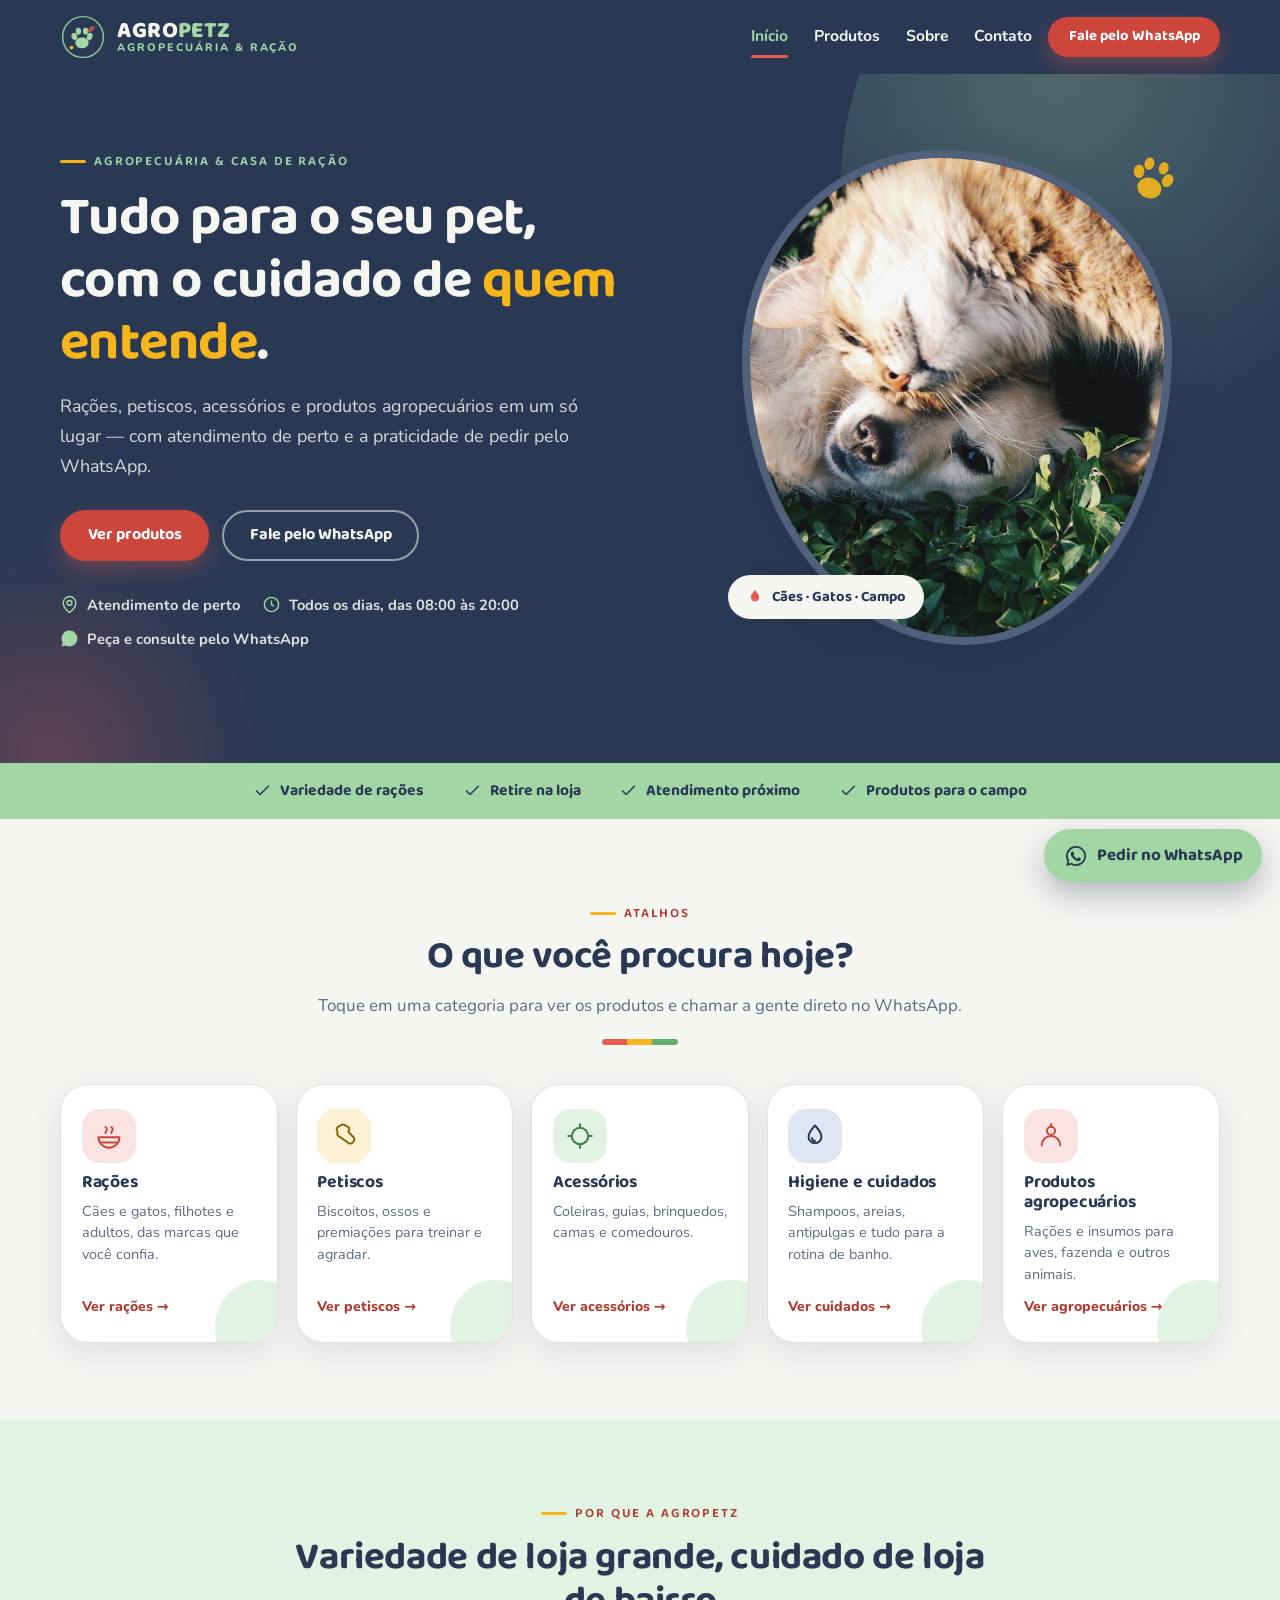
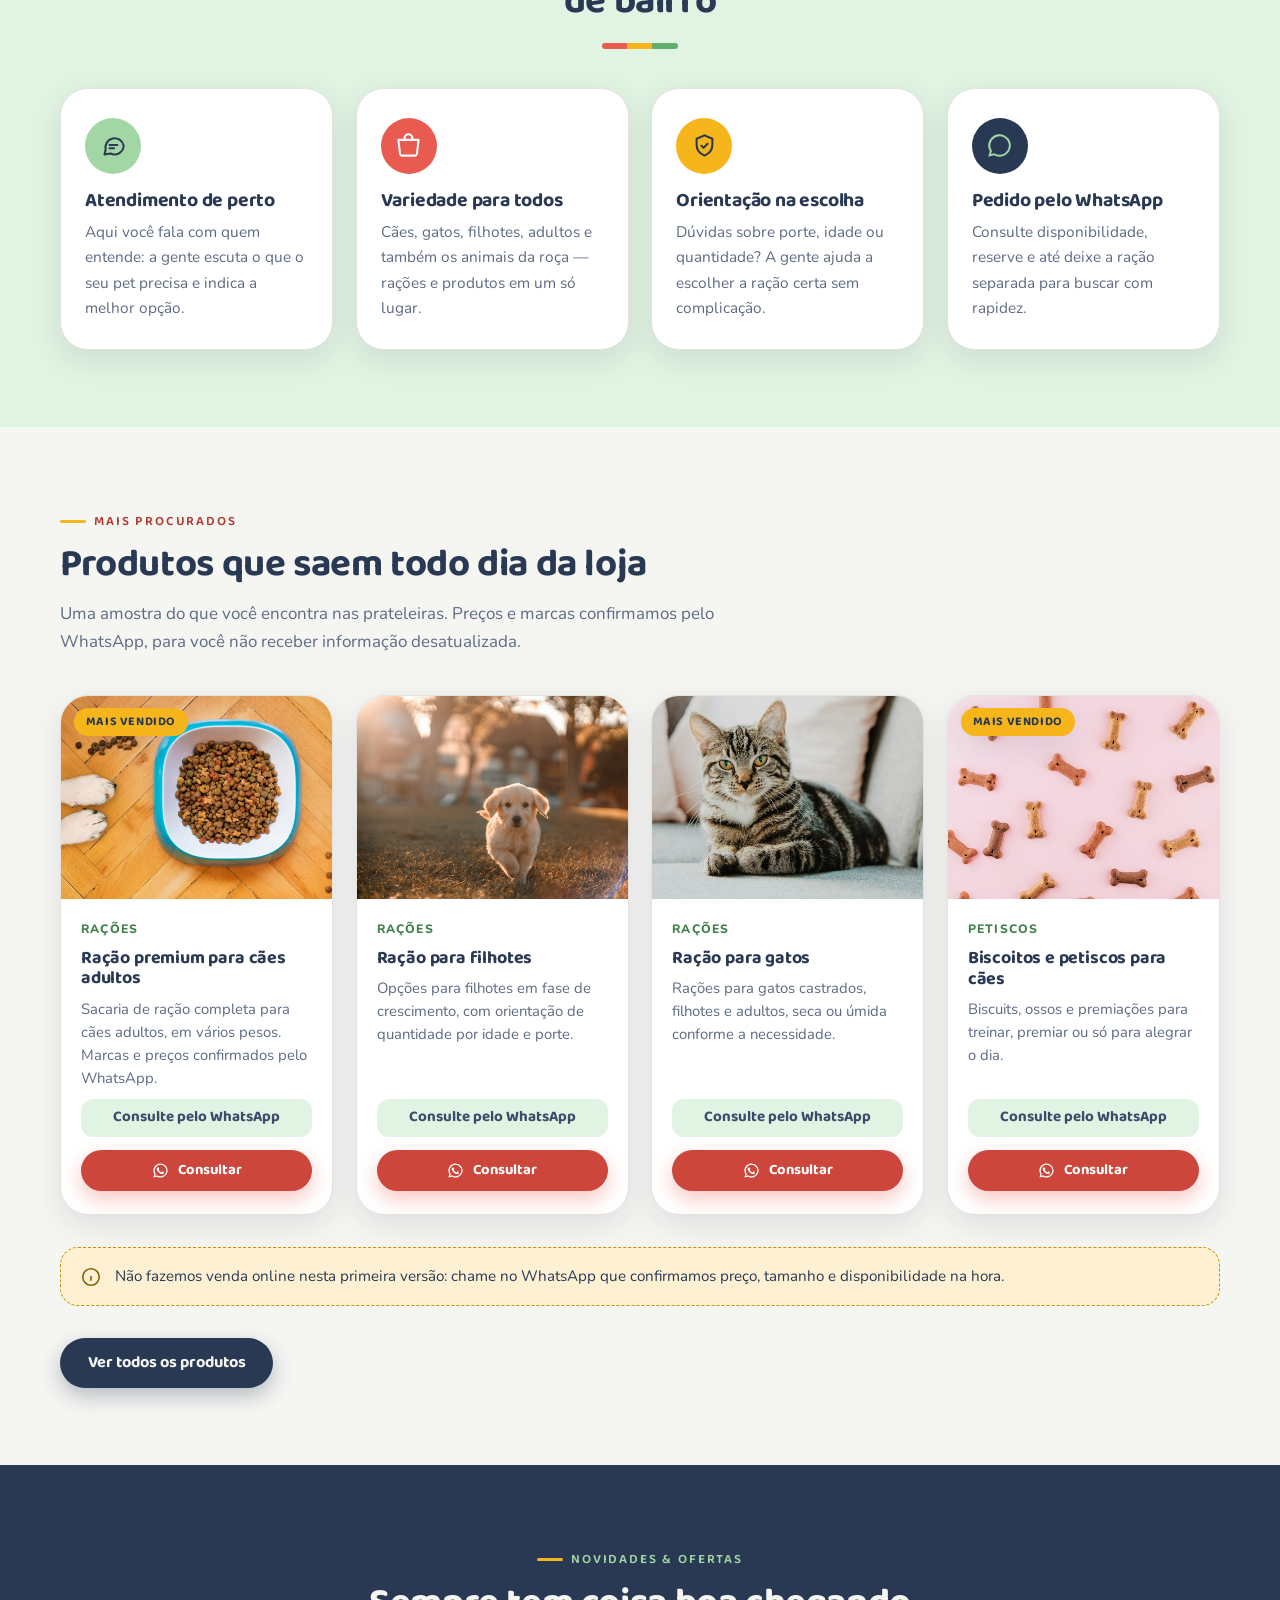
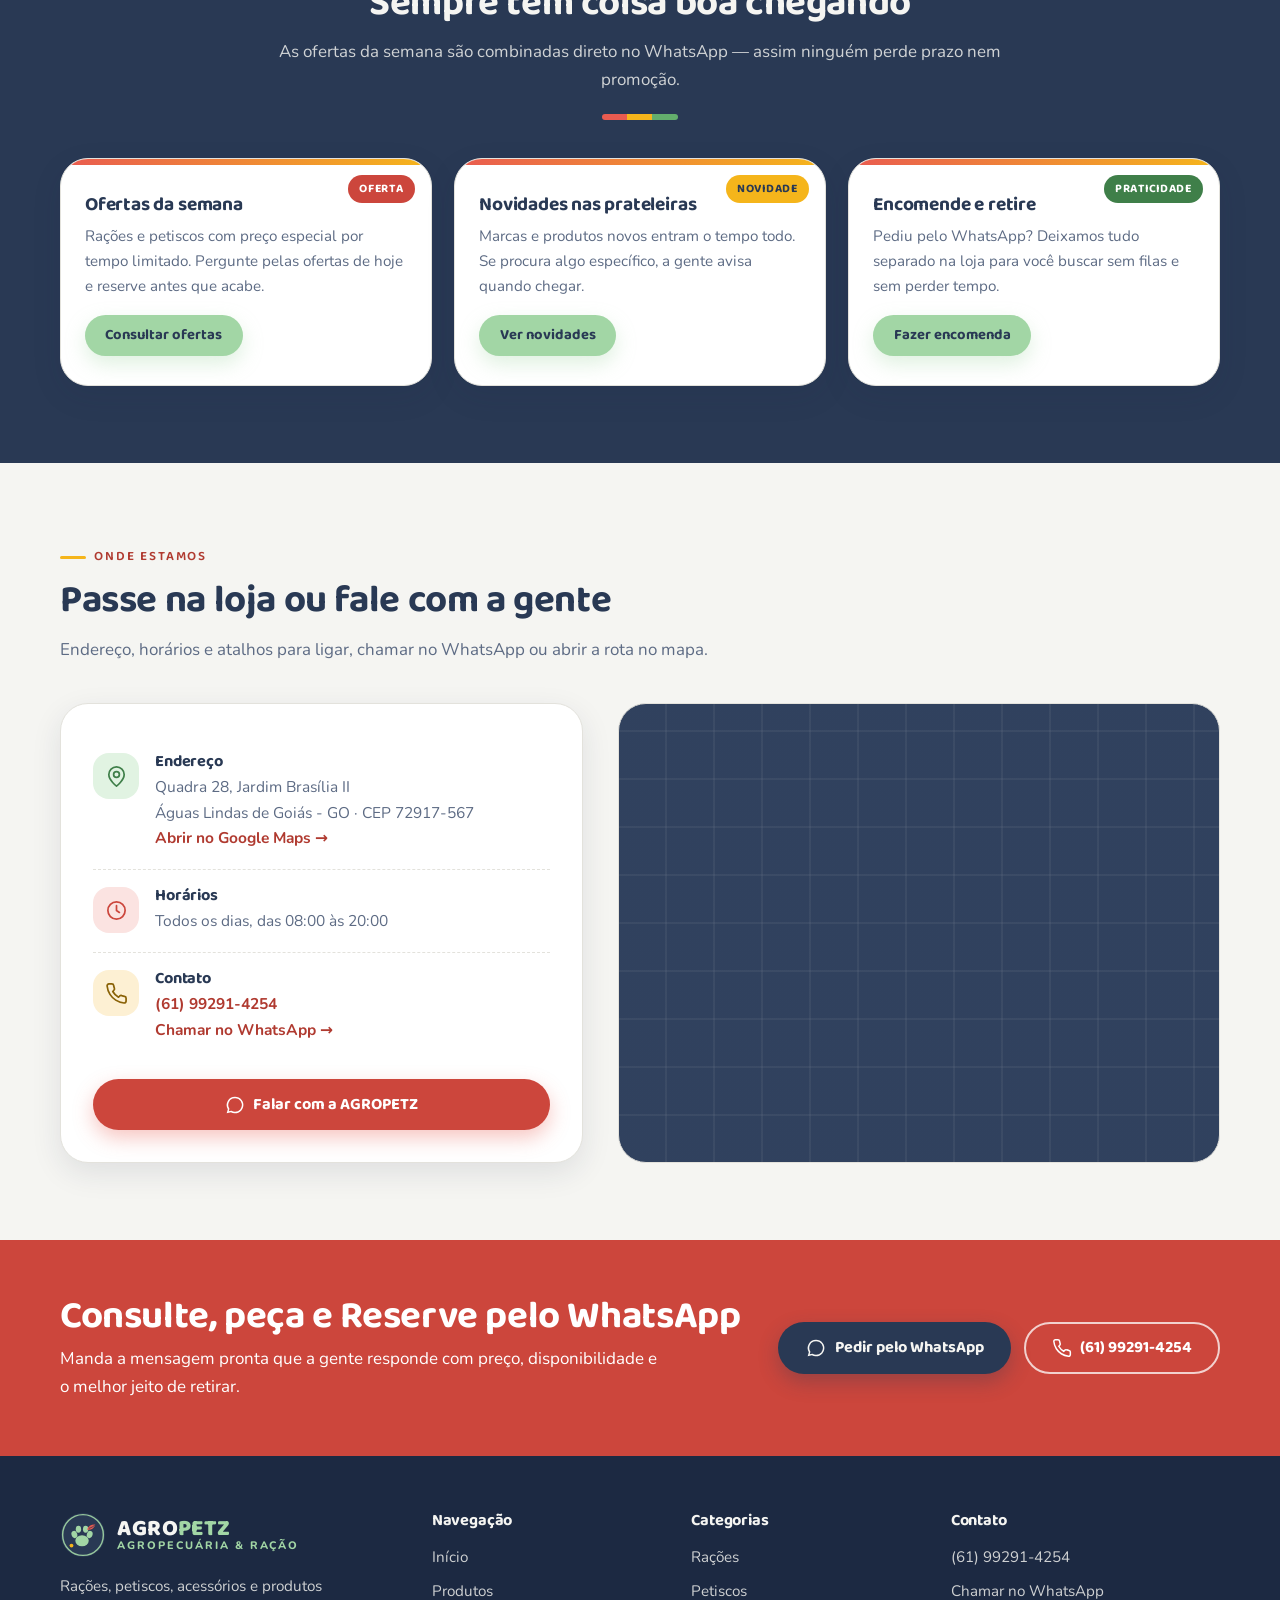
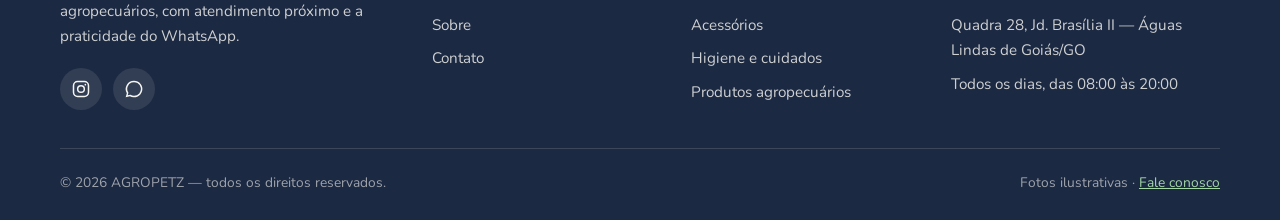
==== commit 85ce9cb9: "Horario confirmado: todos os dias, das 08:00 as 20:00 - Remove os ultimos selos 'a confirmar' do sit" ====
--- a/index.html
+++ b/index.html
@@ -73,7 +73,7 @@
             </li>
             <li>
               <svg viewBox="0 0 24 24" fill="none" stroke="currentColor" stroke-width="1.8" aria-hidden="true"><circle cx="12" cy="12" r="9"/><path d="M12 7v5l3 2"/></svg>
-              Abre às 08:00 <span class="a-confirmar">fechamento a confirmar</span>
+              Todos os dias, das 08:00 às 20:00
             </li>
             <li>
               <svg viewBox="0 0 24 24" fill="currentColor" aria-hidden="true"><path d="M12 2a10 10 0 0 0-8.6 15.1L2 22l5.1-1.3A10 10 0 1 0 12 2z"/></svg>
@@ -324,7 +324,7 @@
               </span>
               <div>
                 <h3>Horários</h3>
-                <p>Abre às 08:00 <span class="a-confirmar">horário de fechamento a confirmar</span></p>
+                <p>Todos os dias, das 08:00 às 20:00</p>
               </div>
             </div>
 
@@ -431,7 +431,7 @@
             <li><a href="tel:+5561992914254">(61) 99291-4254</a></li>
             <li><a data-zap="Olá! Vim pelo site da AGROPETZ." href="#">Chamar no WhatsApp</a></li>
             <li>Quadra 28, Jd. Brasília II — Águas Lindas de Goiás/GO</li>
-            <li>Abre às 08:00 <span class="a-confirmar">fechamento a confirmar</span></li>
+            <li>Todos os dias, das 08:00 às 20:00</li>
           </ul>
         </div>
       </div>
